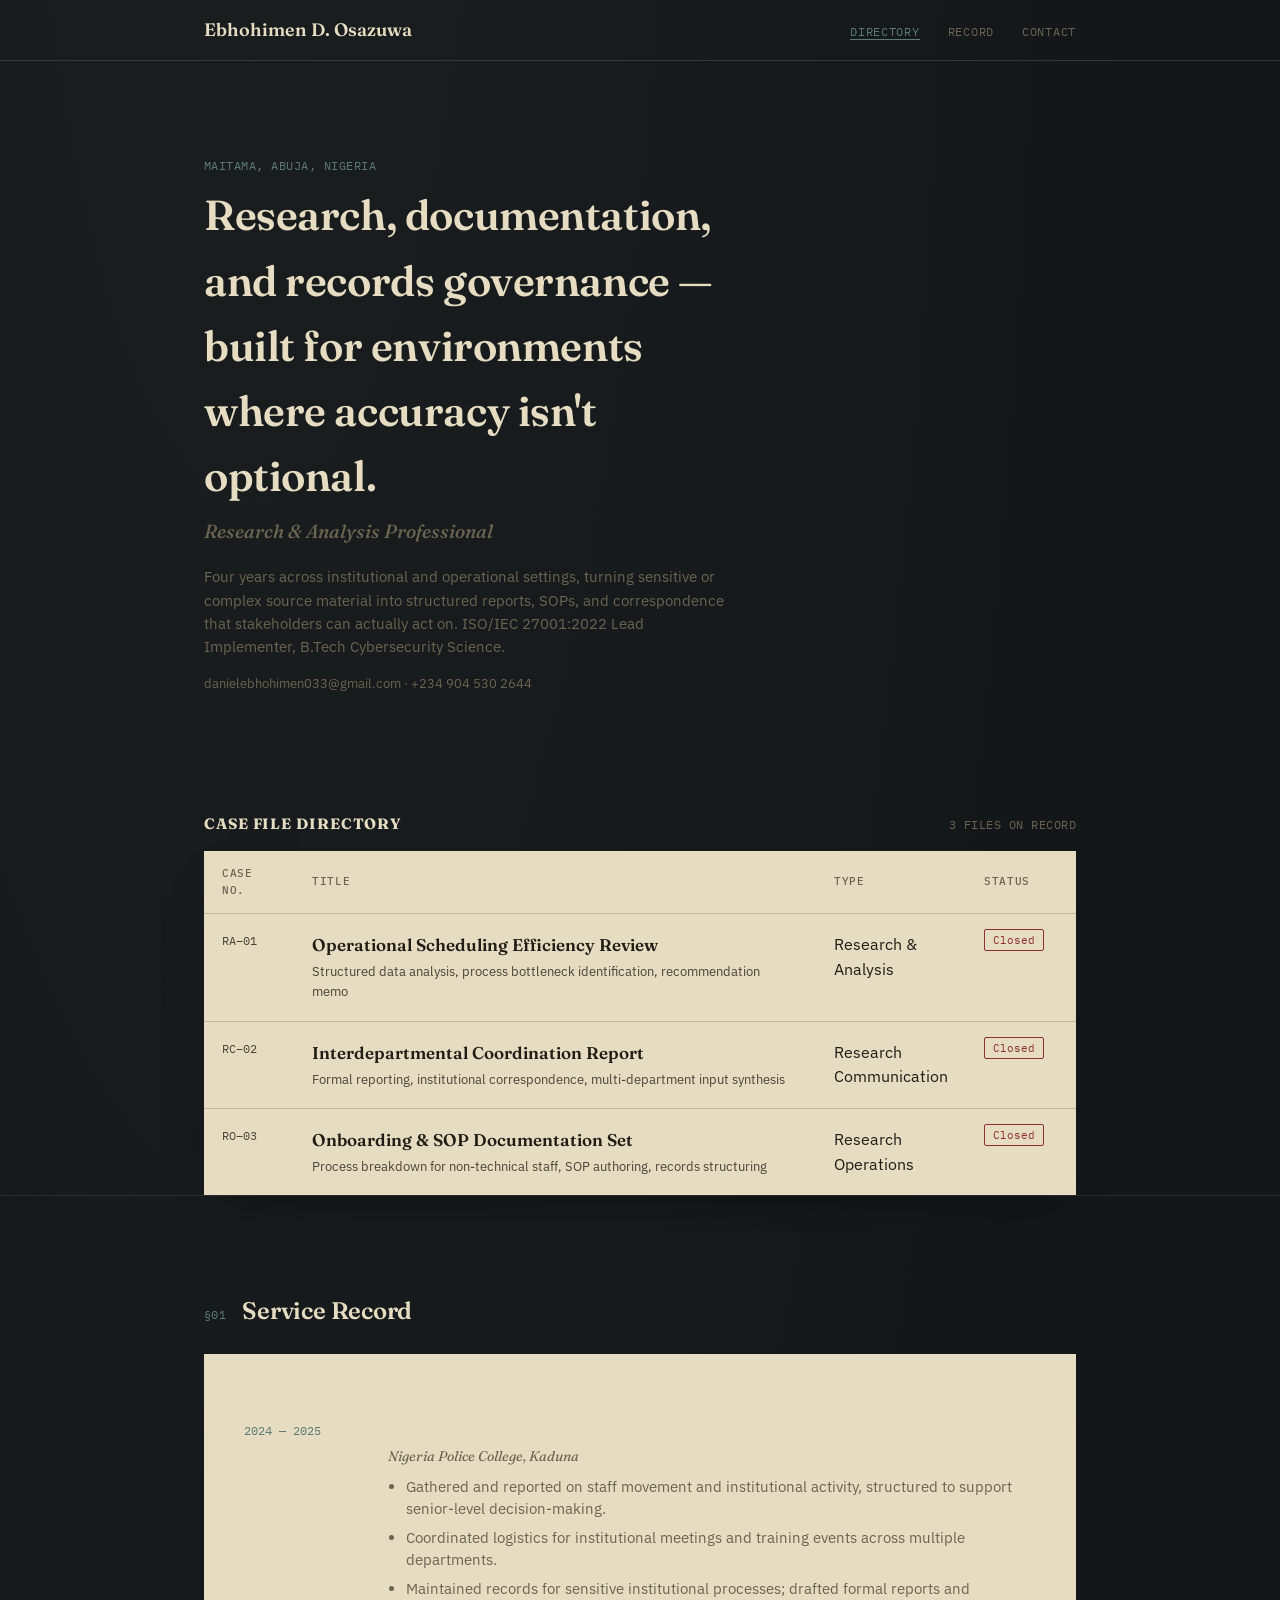
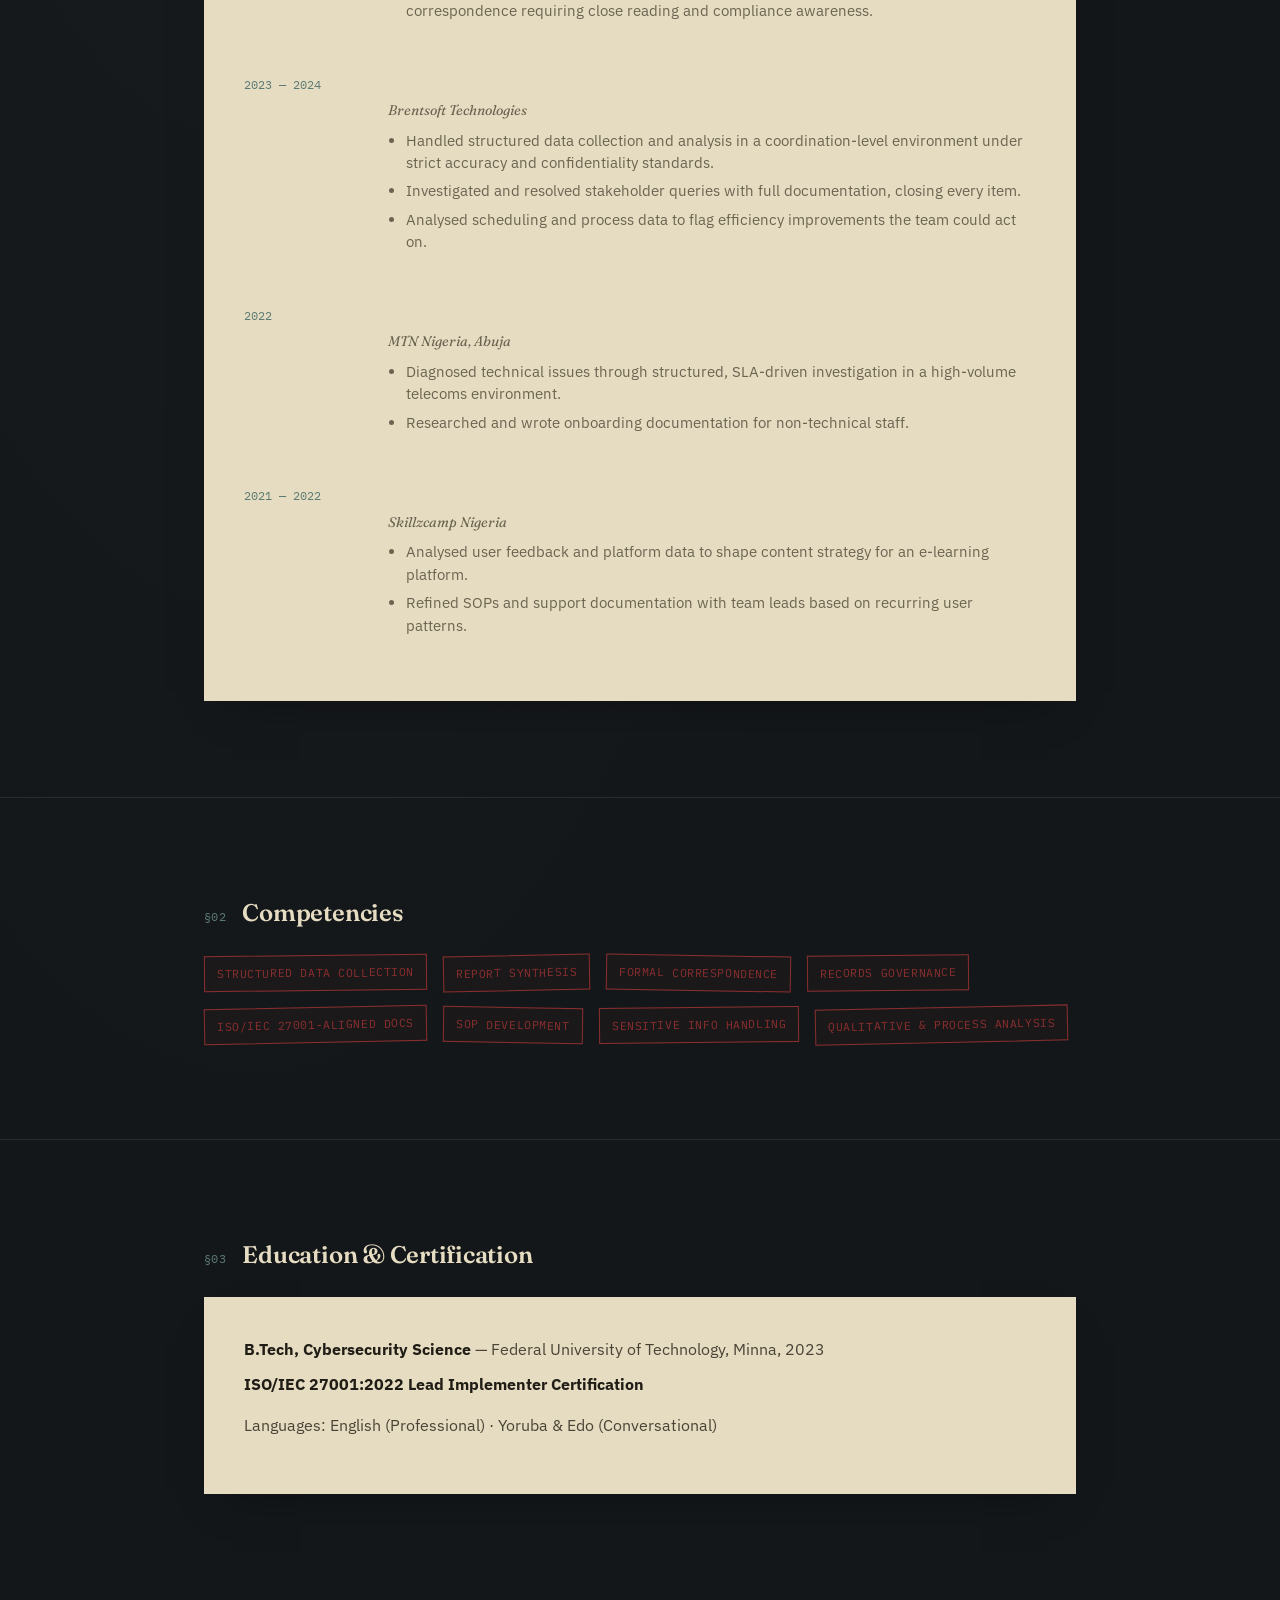
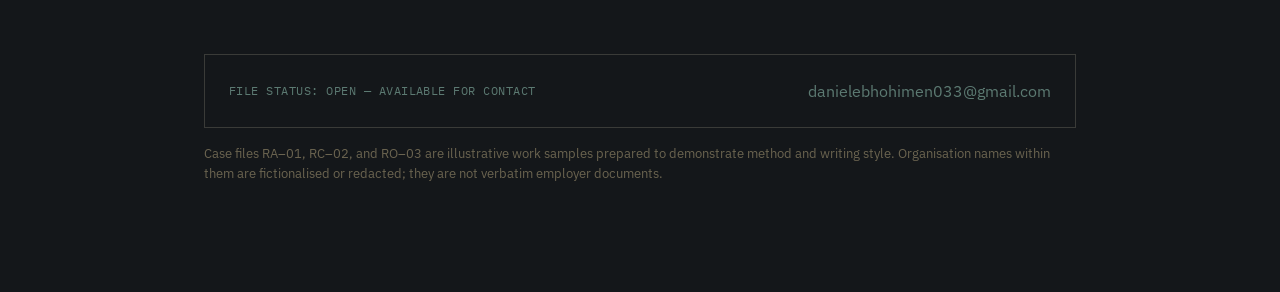
==== index.html @ 395ffc5e "Add files via upload" ====
<!doctype html>
<html lang="en">
<head>
<meta charset="UTF-8">
<meta name="viewport" content="width=device-width, initial-scale=1.0">
<title>Ebhohimen Daniel Osazuwa — Research &amp; Documentation</title>
<meta name="description" content="Research, documentation, and records-governance portfolio of Ebhohimen Daniel Osazuwa.">
<link rel="stylesheet" href="style.css">
</head>
<body>

<div class="tabbar">
  <div class="wrap">
    <span class="name">Ebhohimen D. Osazuwa</span>
    <nav>
      <a href="index.html" class="active">Directory</a>
      <a href="index.html#log">Record</a>
      <a href="index.html#contact">Contact</a>
    </nav>
  </div>
</div>

<header class="hero">
  <div class="wrap">
    <span class="eyebrow mono">Maitama, Abuja, Nigeria</span>
    <h1>Research, documentation, and records governance — built for environments where accuracy isn't optional.</h1>
    <p class="role">Research &amp; Analysis Professional</p>
    <p class="lede">Four years across institutional and operational settings, turning sensitive or complex source material into structured reports, SOPs, and correspondence that stakeholders can actually act on. ISO/IEC 27001:2022 Lead Implementer, B.Tech Cybersecurity Science.</p>
    <p class="contact">danielebhohimen033@gmail.com · +234 904 530 2644</p>
  </div>
</header>

<section class="ledger">
  <div class="wrap">
    <div class="ledger-heading">
      <h2 style="font-size:15px; text-transform:uppercase; letter-spacing:0.06em;">Case File Directory</h2>
      <span class="mono">3 files on record</span>
    </div>
    <table class="directory">
      <thead>
        <tr>
          <th style="width:90px;">Case No.</th>
          <th>Title</th>
          <th style="width:140px;">Type</th>
          <th style="width:110px;">Status</th>
        </tr>
      </thead>
      <tbody>
        <tr>
          <td class="case-no">RA–01</td>
          <td class="title"><a href="case-file-01.html">Operational Scheduling Efficiency Review</a><span class="sub">Structured data analysis, process bottleneck identification, recommendation memo</span></td>
          <td>Research &amp; Analysis</td>
          <td class="status"><span class="status-tag">Closed</span></td>
        </tr>
        <tr>
          <td class="case-no">RC–02</td>
          <td class="title"><a href="case-file-02.html">Interdepartmental Coordination Report</a><span class="sub">Formal reporting, institutional correspondence, multi-department input synthesis</span></td>
          <td>Research Communication</td>
          <td class="status"><span class="status-tag">Closed</span></td>
        </tr>
        <tr>
          <td class="case-no">RO–03</td>
          <td class="title"><a href="case-file-03.html">Onboarding &amp; SOP Documentation Set</a><span class="sub">Process breakdown for non-technical staff, SOP authoring, records structuring</span></td>
          <td>Research Operations</td>
          <td class="status"><span class="status-tag">Closed</span></td>
        </tr>
      </tbody>
    </table>
  </div>
</section>

<section class="section" id="log">
  <div class="wrap">
    <div class="section-heading">
      <span class="mono">§01</span>
      <h2>Service Record</h2>
    </div>
    <div class="card">
      <div class="log-entry">
        <div class="when">2024 — 2025</div>
        <div>
          <h3>Executive Assistant / Administrative Officer</h3>
          <div class="org">Nigeria Police College, Kaduna</div>
          <ul>
            <li>Gathered and reported on staff movement and institutional activity, structured to support senior-level decision-making.</li>
            <li>Coordinated logistics for institutional meetings and training events across multiple departments.</li>
            <li>Maintained records for sensitive institutional processes; drafted formal reports and correspondence requiring close reading and compliance awareness.</li>
          </ul>
        </div>
      </div>
      <div class="log-entry">
        <div class="when">2023 — 2024</div>
        <div>
          <h3>Research &amp; Operations Associate</h3>
          <div class="org">Brentsoft Technologies</div>
          <ul>
            <li>Handled structured data collection and analysis in a coordination-level environment under strict accuracy and confidentiality standards.</li>
            <li>Investigated and resolved stakeholder queries with full documentation, closing every item.</li>
            <li>Analysed scheduling and process data to flag efficiency improvements the team could act on.</li>
          </ul>
        </div>
      </div>
      <div class="log-entry">
        <div class="when">2022</div>
        <div>
          <h3>IT Helpdesk Intern</h3>
          <div class="org">MTN Nigeria, Abuja</div>
          <ul>
            <li>Diagnosed technical issues through structured, SLA-driven investigation in a high-volume telecoms environment.</li>
            <li>Researched and wrote onboarding documentation for non-technical staff.</li>
          </ul>
        </div>
      </div>
      <div class="log-entry">
        <div class="when">2021 — 2022</div>
        <div>
          <h3>Content Administrator</h3>
          <div class="org">Skillzcamp Nigeria</div>
          <ul>
            <li>Analysed user feedback and platform data to shape content strategy for an e-learning platform.</li>
            <li>Refined SOPs and support documentation with team leads based on recurring user patterns.</li>
          </ul>
        </div>
      </div>
    </div>
  </div>
</section>

<section class="section">
  <div class="wrap">
    <div class="section-heading">
      <span class="mono">§02</span>
      <h2>Competencies</h2>
    </div>
    <div class="stamps">
      <span class="stamp">Structured Data Collection</span>
      <span class="stamp">Report Synthesis</span>
      <span class="stamp">Formal Correspondence</span>
      <span class="stamp">Records Governance</span>
      <span class="stamp">ISO/IEC 27001-Aligned Docs</span>
      <span class="stamp">SOP Development</span>
      <span class="stamp">Sensitive Info Handling</span>
      <span class="stamp">Qualitative &amp; Process Analysis</span>
    </div>
  </div>
</section>

<section class="section">
  <div class="wrap">
    <div class="section-heading">
      <span class="mono">§03</span>
      <h2>Education &amp; Certification</h2>
    </div>
    <div class="card">
      <p style="margin:0;"><b style="color:var(--ink);">B.Tech, Cybersecurity Science</b> — Federal University of Technology, Minna, 2023</p>
      <p style="margin-top:10px;"><b style="color:var(--ink);">ISO/IEC 27001:2022 Lead Implementer Certification</b></p>
      <p style="margin-top:10px;">Languages: English (Professional) · Yoruba &amp; Edo (Conversational)</p>
    </div>
  </div>
</section>

<footer id="contact">
  <div class="wrap">
    <div class="closing">
      <span class="mono">File status: open — available for contact</span>
      <span>
        <a href="mailto:danielebhohimen033@gmail.com">danielebhohimen033@gmail.com</a>
      </span>
    </div>
    <p class="fine">Case files RA–01, RC–02, and RO–03 are illustrative work samples prepared to demonstrate method and writing style. Organisation names within them are fictionalised or redacted; they are not verbatim employer documents.</p>
  </div>
</footer>

</body>
</html>
---- style.css ----
@import url('https://fonts.googleapis.com/css2?family=Fraunces:ital,opsz,wght@0,9..144,400;0,9..144,600;0,9..144,700;1,9..144,500&family=IBM+Plex+Sans:wght@400;500;600&family=IBM+Plex+Mono:wght@400;500&display=swap');

/* ---------- Tokens ---------- */
:root{
  --bg: #14171a;           /* records room, lamp off */
  --bg-warm: #1b1e1f;       /* slightly lit corner */
  --paper: #e6dcc2;         /* manila card */
  --paper-2: #ddd0ac;       /* manila, shaded edge */
  --ink: #201d16;           /* ink on paper */
  --ink-soft: #4a4436;      /* secondary ink */
  --stamp: #8c2f2f;         /* oxblood stamp */
  --teal: #5c7a72;          /* ledger-teal accent */
  --paper-text-dim: #6b6450;
  --line: rgba(32,29,22,0.18);
  --space-1: 8px;
  --space-2: 16px;
  --space-3: 24px;
  --space-4: 40px;
  --space-5: 64px;
  --space-6: 96px;
  --radius: 2px;
}

*{box-sizing:border-box;}
html{scroll-behavior:smooth;}
body{
  margin:0;
  background:
    radial-gradient(ellipse at 20% -10%, var(--bg-warm), transparent 60%),
    var(--bg);
  color:var(--paper);
  font-family:'IBM Plex Sans', sans-serif;
  font-size:16px;
  line-height:1.55;
}
::selection{ background:var(--stamp); color:var(--paper); }

a{ color:var(--teal); text-decoration:none; border-bottom:1px solid transparent; }
a:hover{ border-bottom-color: var(--teal); }
a:focus-visible, button:focus-visible{ outline:2px solid var(--teal); outline-offset:3px; }

h1,h2,h3{
  font-family:'Fraunces', serif;
  color: var(--paper);
  margin:0;
  letter-spacing:-0.01em;
}

.mono{
  font-family:'IBM Plex Mono', monospace;
  letter-spacing:0.04em;
  text-transform:uppercase;
  font-size:12px;
}

.wrap{
  max-width:920px;
  margin:0 auto;
  padding:0 var(--space-3);
}

/* ---------- Folder-tab header ---------- */
.tabbar{
  border-bottom:1px solid rgba(230,220,194,0.14);
  padding: var(--space-2) 0;
}
.tabbar .wrap{ display:flex; justify-content:space-between; align-items:baseline; flex-wrap:wrap; gap:var(--space-1);}
.tabbar .name{ font-family:'Fraunces', serif; font-weight:600; font-size:18px; color:var(--paper);}
.tabbar nav a{ margin-left:var(--space-3); color:var(--paper-text-dim); font-family:'IBM Plex Mono',monospace; font-size:12px; text-transform:uppercase; letter-spacing:0.06em; }
.tabbar nav a:first-child{ margin-left:0; }
.tabbar nav a.active, .tabbar nav a:hover{ color:var(--teal); border-bottom-color:var(--teal); }

/* ---------- Hero / directory ---------- */
.hero{ padding: var(--space-6) 0 var(--space-4); }
.hero .eyebrow{ color:var(--teal); margin-bottom:var(--space-1); display:block; }
.hero h1{ font-size:clamp(28px,4.4vw,42px); font-weight:600; max-width:20ch; }
.hero p.role{ font-family:'Fraunces', serif; font-style:italic; font-weight:500; color:var(--paper-text-dim); font-size:19px; margin-top:var(--space-1); }
.hero .lede{ max-width:58ch; color:var(--paper-text-dim); margin-top:var(--space-2); font-size:15px; }
.hero .contact{ margin-top:var(--space-2); font-size:13px; color:var(--paper-text-dim); }
.hero .contact a{ color:var(--teal); }

/* ---------- Ledger / directory table (the signature element) ---------- */
.ledger{ margin-top:var(--space-5); }
.ledger-heading{ display:flex; align-items:baseline; justify-content:space-between; margin-bottom:var(--space-2);}
.ledger-heading .mono{ color:var(--paper-text-dim); }
table.directory{
  width:100%;
  border-collapse:collapse;
  background:var(--paper);
  color:var(--ink);
  box-shadow: 0 20px 45px -25px rgba(0,0,0,0.6);
}
table.directory thead th{
  text-align:left;
  font-family:'IBM Plex Mono', monospace;
  font-size:11px;
  text-transform:uppercase;
  letter-spacing:0.06em;
  color:var(--paper-text-dim);
  padding: 14px 18px;
  border-bottom:1px solid var(--line);
  font-weight:500;
}
table.directory td{
  padding: 18px;
  border-bottom:1px solid var(--line);
  vertical-align:top;
}
table.directory tr:last-child td{ border-bottom:none; }
table.directory td.case-no{ font-family:'IBM Plex Mono',monospace; font-size:12px; color:var(--ink-soft); white-space:nowrap; }
table.directory td.title a{ font-family:'Fraunces', serif; font-weight:600; font-size:17px; color:var(--ink); border:none; }
table.directory td.title a:hover{ color:var(--stamp); }
table.directory td.title .sub{ display:block; font-size:13px; color:var(--ink-soft); margin-top:4px; font-family:'IBM Plex Sans', sans-serif; }
table.directory td.status{ font-family:'IBM Plex Mono',monospace; font-size:11px; white-space:nowrap; }
.status-tag{ padding:3px 8px; border:1px solid var(--stamp); color:var(--stamp); border-radius:2px; }

/* ---------- Sections on paper cards ---------- */
.section{ padding: var(--space-6) 0; border-top:1px solid rgba(230,220,194,0.10); }
.section-heading{ display:flex; align-items:baseline; gap:var(--space-2); margin-bottom:var(--space-3); }
.section-heading .mono{ color:var(--teal); }
.section-heading h2{ font-size:24px; font-weight:600; }

.card{
  background:var(--paper);
  color:var(--ink);
  padding: var(--space-4);
  box-shadow: 0 20px 45px -28px rgba(0,0,0,0.55);
}
.card p{ color:var(--ink-soft); max-width:66ch; }
.card + .card{ margin-top:var(--space-2); }

/* ---------- Log / timeline (chronological -> numbering earns its place) ---------- */
.log-entry{
  display:grid;
  grid-template-columns: 120px 1fr;
  gap:var(--space-3);
  padding:var(--space-3) 0;
  border-bottom:1px solid rgba(230,220,194,0.12);
}
.log-entry:last-child{ border-bottom:none; }
.log-entry .when{ font-family:'IBM Plex Mono',monospace; font-size:12px; color:var(--teal); padding-top:4px; }
.log-entry h3{ font-size:17px; font-weight:600; }
.log-entry .org{ font-family:'Fraunces', serif; font-style:italic; color:var(--paper-text-dim); font-size:14px; margin-top:2px; }
.log-entry ul{ margin:var(--space-1) 0 0; padding-left:18px; color:var(--paper-text-dim); font-size:14.5px; }
.log-entry li + li{ margin-top:6px; }

/* ---------- Stamped competency tags ---------- */
.stamps{ display:flex; flex-wrap:wrap; gap:var(--space-2); }
.stamp{
  border:1.5px solid var(--stamp);
  color:var(--stamp);
  font-family:'IBM Plex Mono', monospace;
  font-size:11.5px;
  text-transform:uppercase;
  letter-spacing:0.05em;
  padding:8px 12px;
  transform:rotate(-1.2deg);
  background:rgba(140,47,47,0.06);
}
.stamp:nth-child(3n){ transform:rotate(1deg); }
.stamp:nth-child(3n+1){ transform:rotate(-0.6deg); }

/* ---------- Footer ---------- */
footer{ padding:var(--space-5) 0 var(--space-6); }
footer .closing{
  border:1px solid rgba(230,220,194,0.18);
  padding:var(--space-3);
  display:flex; justify-content:space-between; align-items:center; flex-wrap:wrap; gap:var(--space-2);
}
footer .closing .mono{ color:var(--teal); }
footer .fine{ color:var(--paper-text-dim); font-size:12.5px; margin-top:var(--space-2); }

/* ---------- Case file document pages ---------- */
.docwrap{ max-width:760px; margin: var(--space-5) auto var(--space-6); padding:0 var(--space-3); }
.letterhead{
  background:var(--paper); color:var(--ink);
  padding: var(--space-4);
  box-shadow: 0 20px 45px -28px rgba(0,0,0,0.55);
}
.letterhead .redact{
  display:inline-block;
  background:#161513;
  color:#161513;
  padding:2px 14px;
  border-radius:1px;
  user-select:none;
}
.letterhead .meta-row{ display:flex; flex-wrap:wrap; gap: var(--space-3); margin-top:var(--space-2); }
.letterhead .meta-row div{ font-family:'IBM Plex Mono',monospace; font-size:11.5px; color:var(--ink-soft); }
.letterhead .meta-row div b{ display:block; color:var(--ink); font-size:12px; letter-spacing:0.04em; }
.letterhead .classification{
  margin-top:var(--space-3);
  display:inline-block;
  border:1.5px solid var(--stamp);
  color:var(--stamp);
  font-family:'IBM Plex Mono',monospace;
  font-size:11px;
  letter-spacing:0.06em;
  padding:5px 10px;
  transform:rotate(-1deg);
}
.doc-body{ background:var(--paper); color:var(--ink); padding: 0 var(--space-4) var(--space-4); }
.doc-body h2{ font-size:19px; color:var(--ink); margin-top:var(--space-4); }
.doc-body p, .doc-body li{ color:var(--ink-soft); font-size:15px; }
.doc-body ul{ padding-left:20px; }
.back-link{ display:block; margin-bottom:var(--space-2); font-family:'IBM Plex Mono',monospace; font-size:12px; color:var(--teal); }

@media (max-width:640px){
  .log-entry{ grid-template-columns:1fr; gap:6px; }
  table.directory thead{ display:none; }
  table.directory tr{ display:block; padding: var(--space-2) 0; }
  table.directory td{ display:block; border:none; padding: 4px 18px; }
  table.directory tr:not(:last-child){ border-bottom:1px solid var(--line); }
}
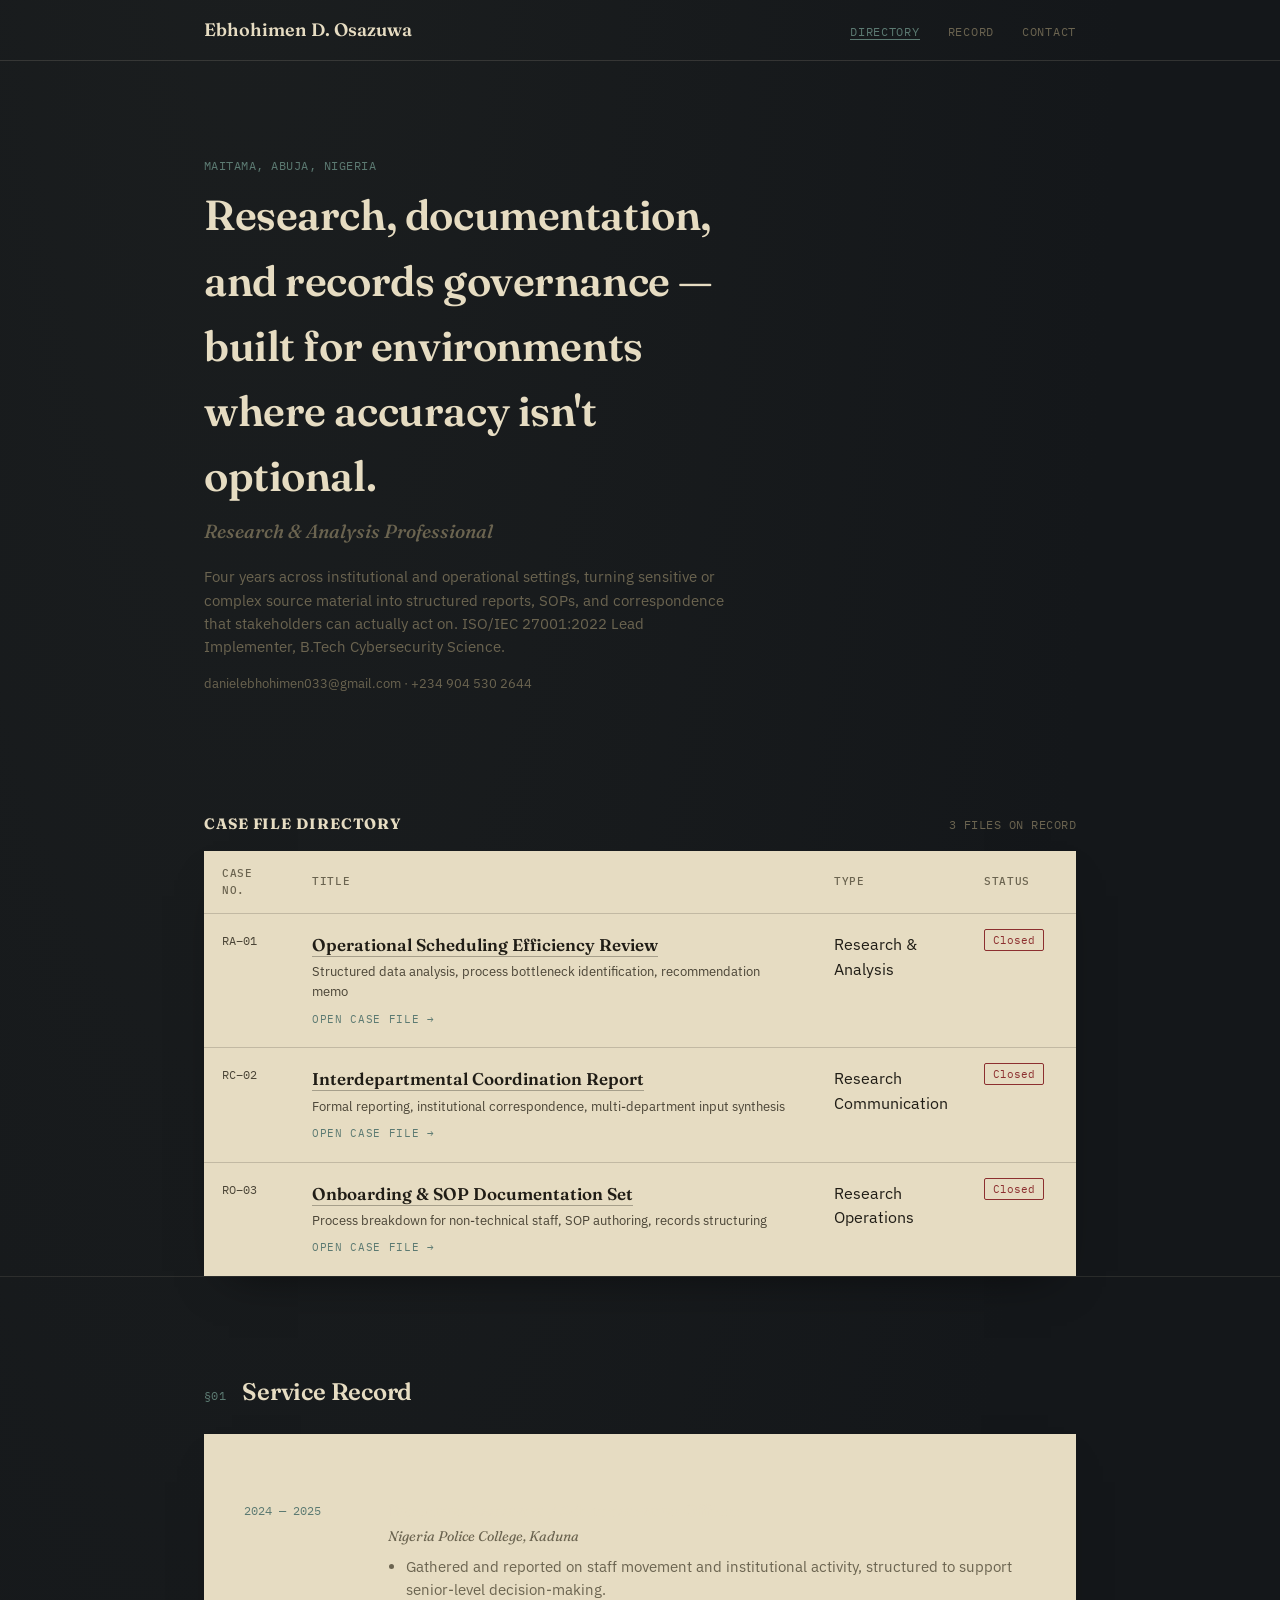
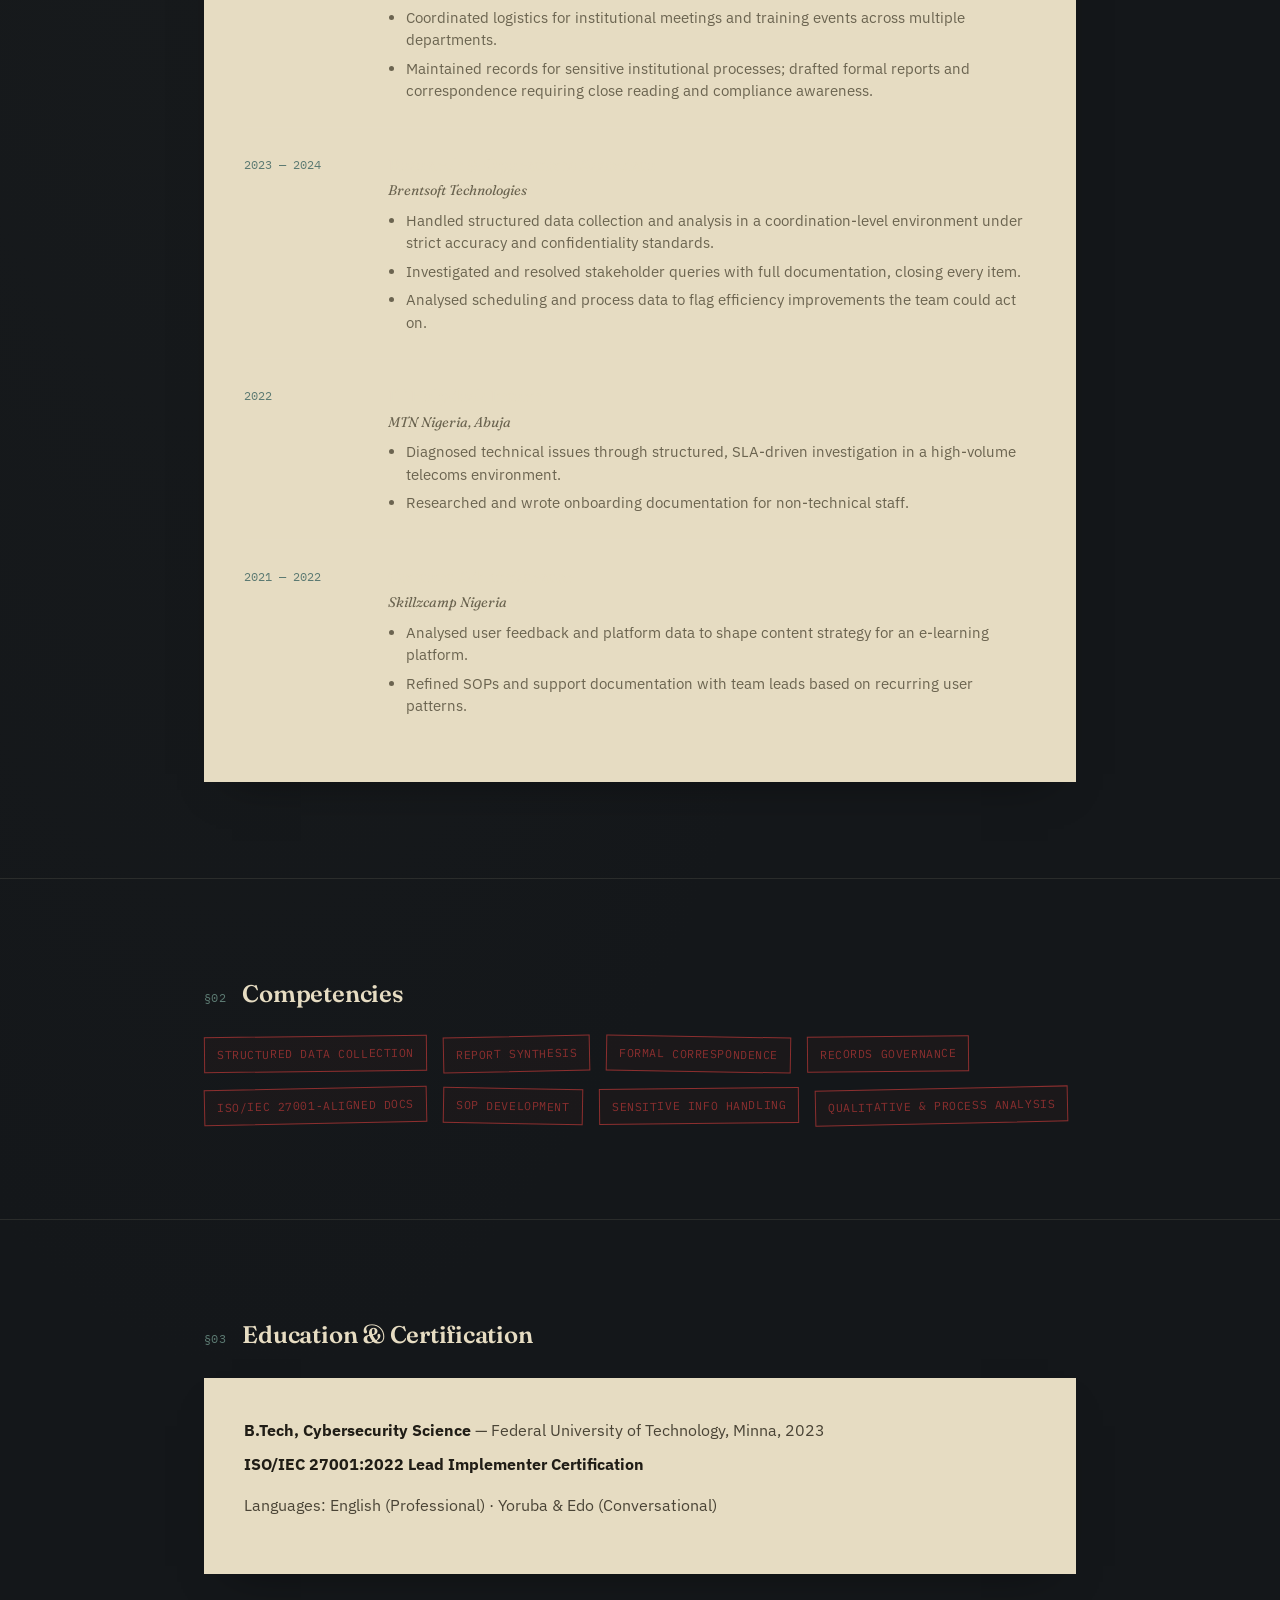
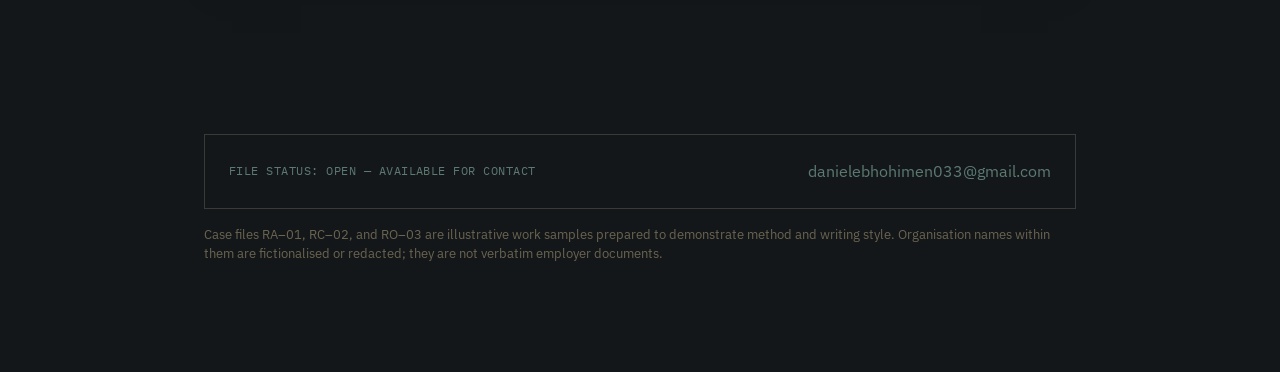
==== commit 16335ae7: "Add files via upload" ====
--- a/index.html
+++ b/index.html
@@ -46,21 +46,21 @@
         </tr>
       </thead>
       <tbody>
-        <tr>
+        <tr data-href="case-file-01.html">
           <td class="case-no">RA–01</td>
-          <td class="title"><a href="case-file-01.html">Operational Scheduling Efficiency Review</a><span class="sub">Structured data analysis, process bottleneck identification, recommendation memo</span></td>
+          <td class="title"><a href="case-file-01.html">Operational Scheduling Efficiency Review</a><span class="sub">Structured data analysis, process bottleneck identification, recommendation memo</span><span class="open-hint">Open case file &rarr;</span></td>
           <td>Research &amp; Analysis</td>
           <td class="status"><span class="status-tag">Closed</span></td>
         </tr>
-        <tr>
+        <tr data-href="case-file-02.html">
           <td class="case-no">RC–02</td>
-          <td class="title"><a href="case-file-02.html">Interdepartmental Coordination Report</a><span class="sub">Formal reporting, institutional correspondence, multi-department input synthesis</span></td>
+          <td class="title"><a href="case-file-02.html">Interdepartmental Coordination Report</a><span class="sub">Formal reporting, institutional correspondence, multi-department input synthesis</span><span class="open-hint">Open case file &rarr;</span></td>
           <td>Research Communication</td>
           <td class="status"><span class="status-tag">Closed</span></td>
         </tr>
-        <tr>
+        <tr data-href="case-file-03.html">
           <td class="case-no">RO–03</td>
-          <td class="title"><a href="case-file-03.html">Onboarding &amp; SOP Documentation Set</a><span class="sub">Process breakdown for non-technical staff, SOP authoring, records structuring</span></td>
+          <td class="title"><a href="case-file-03.html">Onboarding &amp; SOP Documentation Set</a><span class="sub">Process breakdown for non-technical staff, SOP authoring, records structuring</span><span class="open-hint">Open case file &rarr;</span></td>
           <td>Research Operations</td>
           <td class="status"><span class="status-tag">Closed</span></td>
         </tr>
@@ -171,5 +171,13 @@
   </div>
 </footer>
 
+<script>
+document.querySelectorAll('table.directory tbody tr[data-href]').forEach(function(row){
+  row.addEventListener('click', function(e){
+    if (e.target.tagName === 'A') return; // let the link handle its own click
+    window.location.href = row.dataset.href;
+  });
+});
+</script>
 </body>
 </html>
--- a/style.css
+++ b/style.css
@@ -108,9 +108,17 @@
 }
 table.directory tr:last-child td{ border-bottom:none; }
 table.directory td.case-no{ font-family:'IBM Plex Mono',monospace; font-size:12px; color:var(--ink-soft); white-space:nowrap; }
-table.directory td.title a{ font-family:'Fraunces', serif; font-weight:600; font-size:17px; color:var(--ink); border:none; }
-table.directory td.title a:hover{ color:var(--stamp); }
+table.directory td.title a{ font-family:'Fraunces', serif; font-weight:600; font-size:17px; color:var(--ink); border-bottom:1px solid rgba(32,29,22,0.32); padding-bottom:1px; }
+table.directory td.title a:hover, table.directory td.title a:active{ color:var(--stamp); border-bottom-color:var(--stamp); }
 table.directory td.title .sub{ display:block; font-size:13px; color:var(--ink-soft); margin-top:4px; font-family:'IBM Plex Sans', sans-serif; }
+table.directory td.title .open-hint{
+  display:inline-flex; align-items:center; gap:5px;
+  margin-top:8px; font-family:'IBM Plex Mono', monospace; font-size:11px;
+  text-transform:uppercase; letter-spacing:0.06em; color:var(--teal);
+}
+table.directory tbody tr{ cursor:pointer; transition:background-color .15s ease; }
+table.directory tbody tr:hover{ background-color:#e0d5b3; }
+table.directory tbody tr:active{ background-color:#d6c89e; }
 table.directory td.status{ font-family:'IBM Plex Mono',monospace; font-size:11px; white-space:nowrap; }
 .status-tag{ padding:3px 8px; border:1px solid var(--stamp); color:var(--stamp); border-radius:2px; }
 
